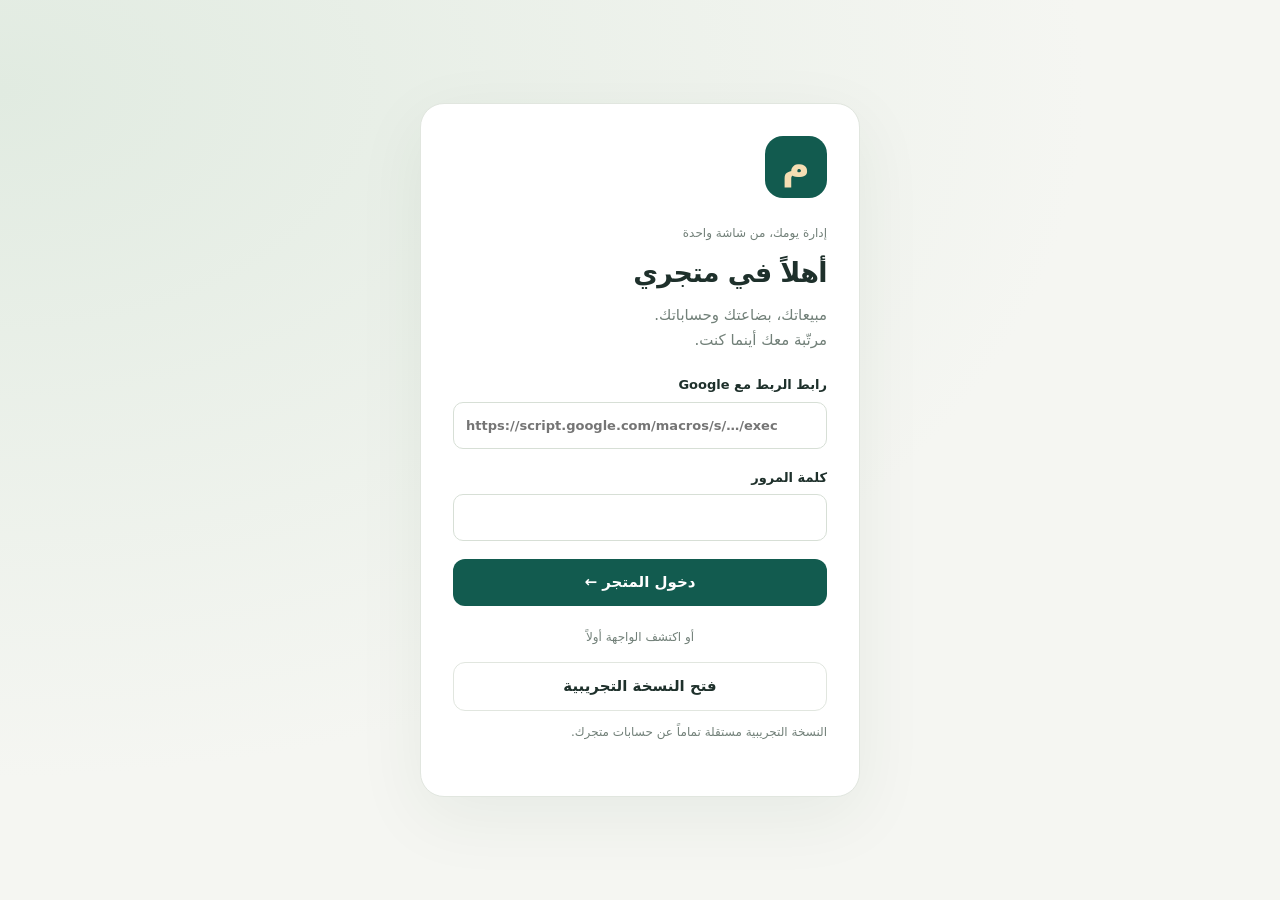
==== index.html @ 7074693b "Add files via upload" ====
<!doctype html>
<html lang="ar" dir="rtl"><head>
<meta charset="utf-8"><meta name="viewport" content="width=device-width,initial-scale=1,viewport-fit=cover">
<meta name="theme-color" content="#125b4f"><meta name="referrer" content="no-referrer">
<title>متجري | إدارة السوبر ماركت</title>
<link rel="icon" href="icon.svg" type="image/svg+xml"><link rel="manifest" href="manifest.webmanifest"><link rel="stylesheet" href="style.css">
<script src="config.js" defer></script><script src="engine.js" defer></script><script src="app.js" defer></script>
</head><body>
<section id="gate" class="gate"><div class="login-card"><div class="brand-mark">م</div><span class="eyebrow">إدارة يومك، من شاشة واحدة</span><h1>أهلاً في متجري</h1><p>مبيعاتك، بضاعتك وحساباتك.<br>مرتّبة معك أينما كنت.</p>
<form id="login-form"><label>رابط الربط مع Google <input id="script-url" type="url" dir="ltr" placeholder="https://script.google.com/macros/s/…/exec" required></label><label>كلمة المرور<input id="password" type="password" autocomplete="current-password" required minlength="16"></label><button class="primary full" id="login-btn">دخول المتجر ←</button></form>
<div class="divider">أو اكتشف الواجهة أولاً</div><button id="demo-btn" class="secondary full">فتح النسخة التجريبية</button><p class="fine">النسخة التجريبية مستقلة تماماً عن حسابات متجرك.</p><p id="login-status" role="status"></p></div></section>
<div id="shell" hidden><aside class="sidebar"><a href="#home" class="brand"><span class="brand-mark small">م</span><span>متجري<small>نظام السوبر ماركت</small></span></a><nav id="desktop-nav"></nav><div class="side-foot"><span class="currency">ل.س</span> العملة: ليرة سورية<small>مساحة عمل مبسطة لمتجرك</small></div></aside>
<div class="workspace"><header class="topbar"><div><span class="eyebrow" id="today"></span><h1 id="page-title">نظرة عامة</h1></div><div class="header-actions"><span id="connection" class="badge">متصل</span><button id="refresh-btn" class="icon-btn" title="تحديث البيانات" aria-label="تحديث البيانات">↻</button></div></header><div id="demo-banner" class="notice" hidden>وضع تجريبي · البيانات على هذا الجهاز فقط، ولا تسجّل في Google Sheets.</div><div id="pending-banner" class="notice" hidden></div><main id="main"></main></div><nav id="mobile-nav" class="mobile-nav"></nav></div>
<dialog id="modal"><div class="dialog-head"><h2 id="modal-title"></h2><button class="icon-btn" id="close-modal" aria-label="إغلاق">×</button></div><div id="modal-body"></div></dialog>
<dialog id="scanner-modal"><div class="dialog-head"><h2>وجّه الكاميرا إلى الباركود</h2><button class="icon-btn" id="close-scanner" aria-label="إغلاق الكاميرا">×</button></div><div id="reader"></div><p class="muted">أبعد الهاتف قليلاً وتأكد من وضوح الأشرطة والإضاءة.</p><label class="secondary file-label">أو اختر صورة الباركود<input id="barcode-file" type="file" accept="image/*" hidden></label><p id="scanner-status" role="status"></p></dialog>
<div id="toast" role="status" aria-live="polite"></div><div id="print-area"></div>
</body></html>
---- style.css ----
@font-face{font-family:systemArabic;src:local('Tahoma')}*{box-sizing:border-box} :root{--green:#125b4f;--ink:#1e302b;--muted:#728079;--line:#e1e6df;--bg:#f5f6f2;--gold:#e4be73;--pale:#eaf2eb;--red:#ac433b}body{margin:0;background:var(--bg);color:var(--ink);font:15px system-ui,systemArabic,Arial,sans-serif;line-height:1.65}button,input,select,textarea{font:inherit}button,a,input,select{touch-action:manipulation}button{cursor:pointer;border:0;border-radius:12px;padding:11px 19px;min-height:46px;font-weight:650;color:inherit;background:#eef1eb}button:disabled{opacity:.5;cursor:wait}button:hover{filter:brightness(.97)}a{color:inherit;text-decoration:none}h1,h2,h3,p{margin:0}h1{font-size:27px;letter-spacing:-.6px}h2{font-size:20px}h3{font-size:16px}small{display:block}label{display:block;font-weight:600;font-size:13px}input,select,textarea{width:100%;border:1px solid #d7dfd6;background:white;border-radius:10px;min-height:47px;padding:10px 12px;margin-top:6px;color:var(--ink);min-width:0}input:focus,select:focus,textarea:focus{outline:2px solid #87b4a5;outline-offset:1px}textarea{resize:vertical}input[type=number]{direction:ltr;text-align:right}input[type=checkbox]{width:auto;min-height:0}table{width:100%;border-collapse:collapse;white-space:nowrap;text-align:right}th{font-size:12px;color:var(--muted);background:#fafbf8;font-weight:600}td,th{padding:13px 16px;border-bottom:1px solid #edf0e9}td{font-size:14px}tbody tr:last-child td{border:0}.primary{background:var(--green);color:white}.secondary{background:white;border:1px solid var(--line)}.danger{color:var(--red);background:#faeeeb}.full{width:100%}.muted,.fine{color:var(--muted)}.fine{font-size:12px}.eyebrow{color:var(--muted);font-size:12px}.brand-mark{width:62px;height:62px;background:var(--green);color:#f6deb3;font-size:38px;line-height:58px;text-align:center;border-radius:18px;font-weight:800;display:inline-block}.brand-mark.small{width:44px;height:44px;line-height:41px;font-size:29px;border-radius:13px}.gate{min-height:100dvh;display:grid;place-items:center;background:radial-gradient(ellipse at 0 10%,#e1ebe1,transparent 60%),var(--bg);padding:24px}.login-card{width:100%;max-width:440px;background:white;padding:32px;border-radius:24px;border:1px solid var(--line);box-shadow:0 20px 70px #143b2310}.login-card>.brand-mark{display:block;margin-bottom:22px}.login-card h1{margin:7px 0}.login-card p{color:var(--muted);margin-bottom:22px}.login-card label{margin:18px 0}.divider{text-align:center;color:var(--muted);font-size:12px;margin:22px 0 14px}.login-card .fine{margin-top:12px;margin-bottom:0}.sidebar{width:230px;position:fixed;right:0;top:0;bottom:0;padding:32px 20px;border-left:1px solid var(--line);background:#fff;display:flex;flex-direction:column}.brand{display:flex;align-items:center;gap:11px;font-weight:800;font-size:24px;margin-bottom:42px}.brand small{font-weight:400;font-size:11px;color:var(--muted)}nav a{display:flex;align-items:center;gap:12px;padding:13px 16px;margin-bottom:7px;border-radius:12px;color:#69766f;font-size:14px;font-weight:600}nav a.active{background:var(--pale);color:var(--green)}nav a span:first-child{font-size:19px;width:25px;text-align:center}.side-foot{margin-top:auto;border-top:1px solid var(--line);padding-top:24px;font-size:12px;color:var(--muted)}.side-foot small{margin-top:12px;font-size:11px}.currency{background:var(--pale);color:var(--green);padding:5px 8px;border-radius:6px;margin-left:4px}.workspace{margin-right:230px;padding:32px 42px 50px;max-width:1680px}.topbar{display:flex;align-items:center;justify-content:space-between;margin-bottom:28px}.header-actions{display:flex;align-items:center;gap:10px}.icon-btn{padding:8px 12px;background:white;border:1px solid var(--line);font-size:21px;line-height:1;min-width:44px}.badge{border-radius:30px;padding:5px 11px;background:var(--pale);color:var(--green);font-size:11px;white-space:nowrap}.badge.warn{background:#fbf0d9;color:#886426}.badge.red{background:#faeeeb;color:var(--red)}.notice{padding:11px 16px;border:1px solid #e4cf9e;background:#fff6e2;border-radius:12px;font-size:13px;margin-bottom:18px}.notice button{min-height:35px;padding:4px 12px;margin-right:12px}.hero{background:var(--green);border-radius:20px;color:#fff;padding:28px 32px;display:flex;justify-content:space-between;align-items:center;gap:20px;margin-bottom:24px;position:relative;overflow:hidden}.hero small{color:#c0d9d0;font-size:13px}.hero .amount{font-size:40px;font-weight:750;line-height:1.4;margin:8px 0;letter-spacing:-1px;font-variant-numeric:tabular-nums}.hero .amount span{font-size:15px;font-weight:400;color:#d1e1d8}.hero .primary{background:#f1d39b;color:#264035}.hero p{font-size:12px;color:#c0d9d0}.hero-actions{display:flex;flex-direction:column;gap:10px;min-width:155px}.hero .secondary{color:#fff;background:#ffffff12;border-color:#ffffff35}.grid{display:grid;gap:18px}.stats{grid-template-columns:repeat(3,1fr);margin-bottom:26px}.card{background:#fff;border:1px solid var(--line);border-radius:16px;padding:22px}.stat-top{display:flex;justify-content:space-between;align-items:center;color:var(--muted);font-size:12px}.stat-icon{width:34px;height:34px;background:#f0f4ee;border-radius:10px;text-align:center;line-height:34px;color:var(--green);font-size:19px}.stat-value{font-size:27px;font-weight:750;margin:8px 0 2px;font-variant-numeric:tabular-nums}.stat-value small{display:inline;font-size:12px;color:var(--muted);font-weight:400}.two-col{grid-template-columns:minmax(0,1.8fr) minmax(260px,1fr)}.section-head{display:flex;align-items:center;justify-content:space-between;gap:12px;margin-bottom:18px}.section-head .muted{font-size:12px}.section-head a{color:var(--green);font-size:12px}.table-card{padding:0;overflow:hidden}.table-card>.section-head{padding:20px 22px 0}.table-wrap{overflow-x:auto}.table-wrap button{min-height:34px;padding:4px 9px;font-size:12px}.list-row{display:flex;justify-content:space-between;align-items:center;padding:13px 0;border-bottom:1px solid #edf0e9;gap:10px}.list-row:last-child{border:0}.list-row small{font-size:12px;color:var(--muted)}.row-icon{background:#f4f1e8;color:#8c7748;min-width:39px;height:39px;border-radius:11px;display:grid;place-items:center}.list-name{flex:1}.quick-actions{display:grid;grid-template-columns:repeat(4,1fr);gap:12px;margin-bottom:26px}.quick-actions button{background:white;border:1px solid var(--line);padding:18px 8px;font-size:13px}.quick-actions span{display:block;font-size:23px;color:var(--green);margin-bottom:5px}.toolbar{display:flex;gap:12px;align-items:center;margin-bottom:20px;flex-wrap:wrap}.toolbar input{margin:0;flex:1;min-width:170px}.toolbar select{margin:0;width:auto}.empty{padding:35px 22px;text-align:center;color:var(--muted)}.form-grid{display:grid;grid-template-columns:1fr 1fr;gap:16px}.form-grid .wide{grid-column:1/-1}.form-actions{display:flex;justify-content:flex-end;gap:10px;margin-top:24px}.hint{font-size:12px;color:var(--muted);margin:10px 0}.inline{display:flex;gap:8px;align-items:end}.inline input{flex:1}.inline button{flex-shrink:0}.invoice-layout{display:grid;grid-template-columns:minmax(0,1.6fr) minmax(270px,1fr);gap:22px;align-items:start}.invoice-summary{position:sticky;top:20px}.totals-row{display:flex;justify-content:space-between;padding:12px 0;border-bottom:1px solid var(--line)}.totals-row.big{font-weight:750;font-size:24px}.invoice-summary label{margin:15px 0}.cart-row{display:grid;grid-template-columns:minmax(90px,1fr) 75px 100px 35px;gap:10px;padding:16px 0;border-bottom:1px solid var(--line);align-items:center}.cart-row input{margin:0;padding:8px;font-size:14px}.cart-row label{font-size:10px;color:var(--muted)}.cart-row button{padding:0;min-width:32px;min-height:36px;color:var(--red)}.cart-row small{font-size:11px;color:var(--muted)}.results button{width:100%;display:flex;justify-content:space-between;text-align:right;margin-top:8px;background:#f6f8f3}.product-name{white-space:normal;min-width:120px}.balance-pos{color:var(--green)}.balance-neg{color:var(--red)}.report-filter{display:flex;gap:12px;align-items:end;flex-wrap:wrap;margin-bottom:20px}.report-filter label{flex:1;min-width:140px}.report-summary{display:flex;gap:20px;justify-content:space-between;background:var(--pale);border-radius:12px;padding:18px;margin-bottom:20px}.report-summary strong{font-size:22px;display:block}.settings-list .card{margin-bottom:18px}.mobile-nav{display:none}dialog{width:calc(100% - 32px);max-width:620px;max-height:90dvh;border:1px solid var(--line);border-radius:20px;padding:24px;color:var(--ink)}dialog::backdrop{background:#10282077;backdrop-filter:blur(3px)}.dialog-head{display:flex;justify-content:space-between;align-items:center;margin-bottom:22px}.dialog-head .icon-btn{border:0}#scanner-modal{max-width:490px}#reader{min-height:180px;background:#f0f2ed;border-radius:12px;overflow:hidden}#reader video{width:100%}.file-label{display:block;text-align:center;padding:12px;cursor:pointer;margin-top:16px}.error-text{color:var(--red);font-size:13px;margin-top:12px}#toast{position:fixed;bottom:30px;left:50%;transform:translateX(-50%);background:#193d33;color:white;border-radius:12px;padding:13px 22px;z-index:200;box-shadow:0 8px 35px #0002;max-width:90vw;width:max-content;display:none}#toast.error{background:#8a362f}#print-area{display:none}[hidden]{display:none!important}.pill-tabs{display:flex;gap:8px;margin-bottom:22px}.pill-tabs button{flex:1;background:white;border:1px solid var(--line)}.pill-tabs .active{background:var(--green);color:white}.warning-text{color:#996421}.stack{display:grid;gap:18px}
@media(min-width:1500px){.workspace{padding:40px 64px}}@media(max-width:1100px){.sidebar{width:190px;padding:26px 14px}.workspace{margin-right:190px;padding:26px}.two-col{grid-template-columns:1fr}.invoice-layout{grid-template-columns:1fr 300px}.cart-row{grid-template-columns:minmax(70px,1fr) 65px 85px 30px}}
@media(max-width:760px){body{font-size:14px}.sidebar{display:none}.workspace{margin:0;padding:22px 16px 100px}.topbar{margin-bottom:20px}h1{font-size:24px}.header-actions{gap:7px}.hero{padding:22px;gap:10px;align-items:flex-start}.hero .amount{font-size:31px}.hero-actions{min-width:auto}.hero-actions button{padding:10px 12px;font-size:12px}.hero p{max-width:170px;font-size:11px}.stats{gap:10px;grid-template-columns:repeat(3,minmax(0,1fr));margin-bottom:20px}.stats .card{padding:13px 10px}.stat-top{font-size:10px}.stat-icon{display:none}.stat-value{font-size:20px;overflow-wrap:anywhere}.stat-value small{display:block;font-size:10px}.stats .fine{font-size:9px}.quick-actions{gap:8px;margin-bottom:22px}.quick-actions button{padding:12px 3px;font-size:11px}.quick-actions span{font-size:21px}.card{padding:18px}.table-card{padding:0}.two-col{gap:18px}.mobile-nav{display:flex;position:fixed;bottom:0;right:0;left:0;z-index:20;background:#fffefb;border-top:1px solid var(--line);justify-content:space-around;padding:7px 4px calc(7px + env(safe-area-inset-bottom));box-shadow:0 -5px 22px #20372005}.mobile-nav a{display:flex;flex:1;flex-direction:column;gap:2px;margin:0;padding:5px 1px;font-size:10px;border-radius:10px}.mobile-nav a span:first-child{font-size:21px;line-height:25px}.invoice-layout{grid-template-columns:1fr;gap:16px}.invoice-summary{position:static}.cart-row{grid-template-columns:minmax(90px,1fr) 66px 87px 28px;gap:7px}.form-grid{gap:12px}.toolbar{gap:8px}.toolbar button{padding:10px 12px}.report-summary{gap:8px;padding:13px}.report-summary strong{font-size:19px}.report-summary small{font-size:10px}dialog{padding:18px;width:calc(100% - 20px)}#toast{bottom:90px}.login-card{padding:26px}.table-wrap th,.table-wrap td{padding:12px}.section-head{gap:8px}.section-head h2{font-size:18px}.notice{font-size:11px}.report-filter label{min-width:120px}.form-actions button{flex:1}}
@media print{body>*{display:none!important}#print-area{display:block!important;background:white;color:#000;font-size:12px;direction:rtl}#print-area h1{font-size:22px}#print-area h2{margin:10px 0}#print-area table{white-space:normal}#print-area td,#print-area th{padding:7px;border-bottom:1px solid #ccc;font-size:11px}#print-area .print-head{margin-bottom:20px}#print-area .totals-row{max-width:420px}#print-area .muted{color:#444}#print-area tr{break-inside:avoid}@page{size:A4;margin:15mm}}

@media(max-width:760px){.hero .amount{white-space:nowrap;font-family:Arial,sans-serif;font-size:29px}.hero .amount span{display:block;font-size:11px;line-height:1.8;letter-spacing:0}.stats{grid-template-columns:repeat(2,minmax(0,1fr))}.stats .card:first-child{grid-column:1/-1}.stat-value{white-space:nowrap;overflow-wrap:normal;font-family:Arial,sans-serif;font-size:23px}.stats .card:first-child .stat-top{font-size:12px}.stats .fine{font-size:10px}.stats .card{padding:14px}}

@media(max-width:760px){.hero{flex-direction:column}.hero-actions{flex-direction:row;width:100%}.hero-actions button{flex:1}.hero .amount{font-size:28px}.stat-value{font-size:var(--money-size,23px)}}
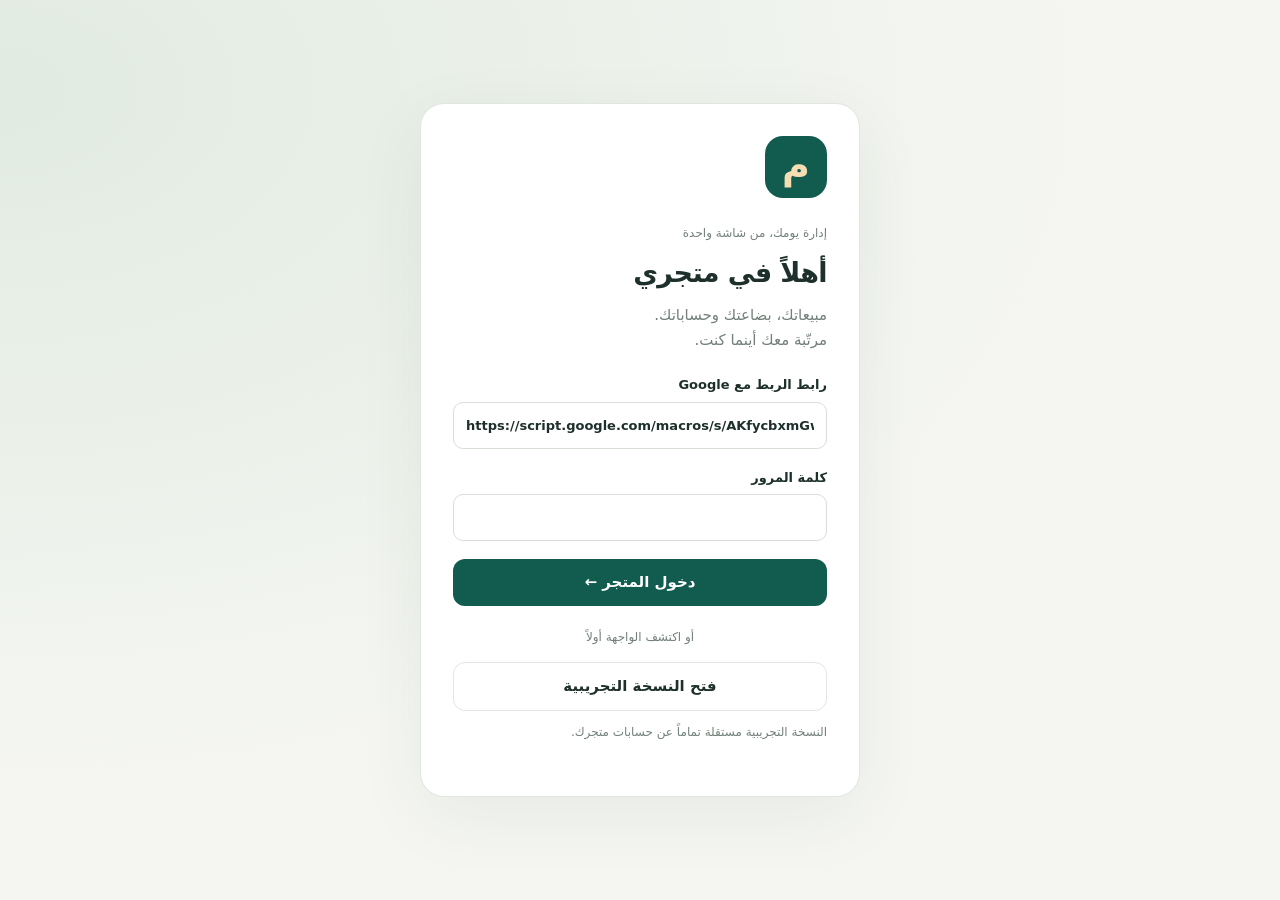
==== commit 841900ad: "Refresh the deployment configuration cache" ====
--- a/index.html
+++ b/index.html
@@ -4,7 +4,7 @@
 <meta name="theme-color" content="#125b4f"><meta name="referrer" content="no-referrer">
 <title>متجري | إدارة السوبر ماركت</title>
 <link rel="icon" href="icon.svg" type="image/svg+xml"><link rel="manifest" href="manifest.webmanifest"><link rel="stylesheet" href="style.css">
-<script src="config.js" defer></script><script src="engine.js" defer></script><script src="app.js" defer></script>
+<script src="config.js?v=d154b797" defer></script><script src="engine.js" defer></script><script src="app.js" defer></script>
 </head><body>
 <section id="gate" class="gate"><div class="login-card"><div class="brand-mark">م</div><span class="eyebrow">إدارة يومك، من شاشة واحدة</span><h1>أهلاً في متجري</h1><p>مبيعاتك، بضاعتك وحساباتك.<br>مرتّبة معك أينما كنت.</p>
 <form id="login-form"><label>رابط الربط مع Google <input id="script-url" type="url" dir="ltr" placeholder="https://script.google.com/macros/s/…/exec" required></label><label>كلمة المرور<input id="password" type="password" autocomplete="current-password" required minlength="16"></label><button class="primary full" id="login-btn">دخول المتجر ←</button></form>
--- a/style.css
+++ b/style.css
@@ -1,4 +1,4 @@
-@font-face{font-family:systemArabic;src:local('Tahoma')}*{box-sizing:border-box} :root{--green:#125b4f;--ink:#1e302b;--muted:#728079;--line:#e1e6df;--bg:#f5f6f2;--gold:#e4be73;--pale:#eaf2eb;--red:#ac433b}body{margin:0;background:var(--bg);color:var(--ink);font:15px system-ui,systemArabic,Arial,sans-serif;line-height:1.65}button,input,select,textarea{font:inherit}button,a,input,select{touch-action:manipulation}button{cursor:pointer;border:0;border-radius:12px;padding:11px 19px;min-height:46px;font-weight:650;color:inherit;background:#eef1eb}button:disabled{opacity:.5;cursor:wait}button:hover{filter:brightness(.97)}a{color:inherit;text-decoration:none}h1,h2,h3,p{margin:0}h1{font-size:27px;letter-spacing:-.6px}h2{font-size:20px}h3{font-size:16px}small{display:block}label{display:block;font-weight:600;font-size:13px}input,select,textarea{width:100%;border:1px solid #d7dfd6;background:white;border-radius:10px;min-height:47px;padding:10px 12px;margin-top:6px;color:var(--ink);min-width:0}input:focus,select:focus,textarea:focus{outline:2px solid #87b4a5;outline-offset:1px}textarea{resize:vertical}input[type=number]{direction:ltr;text-align:right}input[type=checkbox]{width:auto;min-height:0}table{width:100%;border-collapse:collapse;white-space:nowrap;text-align:right}th{font-size:12px;color:var(--muted);background:#fafbf8;font-weight:600}td,th{padding:13px 16px;border-bottom:1px solid #edf0e9}td{font-size:14px}tbody tr:last-child td{border:0}.primary{background:var(--green);color:white}.secondary{background:white;border:1px solid var(--line)}.danger{color:var(--red);background:#faeeeb}.full{width:100%}.muted,.fine{color:var(--muted)}.fine{font-size:12px}.eyebrow{color:var(--muted);font-size:12px}.brand-mark{width:62px;height:62px;background:var(--green);color:#f6deb3;font-size:38px;line-height:58px;text-align:center;border-radius:18px;font-weight:800;display:inline-block}.brand-mark.small{width:44px;height:44px;line-height:41px;font-size:29px;border-radius:13px}.gate{min-height:100dvh;display:grid;place-items:center;background:radial-gradient(ellipse at 0 10%,#e1ebe1,transparent 60%),var(--bg);padding:24px}.login-card{width:100%;max-width:440px;background:white;padding:32px;border-radius:24px;border:1px solid var(--line);box-shadow:0 20px 70px #143b2310}.login-card>.brand-mark{display:block;margin-bottom:22px}.login-card h1{margin:7px 0}.login-card p{color:var(--muted);margin-bottom:22px}.login-card label{margin:18px 0}.divider{text-align:center;color:var(--muted);font-size:12px;margin:22px 0 14px}.login-card .fine{margin-top:12px;margin-bottom:0}.sidebar{width:230px;position:fixed;right:0;top:0;bottom:0;padding:32px 20px;border-left:1px solid var(--line);background:#fff;display:flex;flex-direction:column}.brand{display:flex;align-items:center;gap:11px;font-weight:800;font-size:24px;margin-bottom:42px}.brand small{font-weight:400;font-size:11px;color:var(--muted)}nav a{display:flex;align-items:center;gap:12px;padding:13px 16px;margin-bottom:7px;border-radius:12px;color:#69766f;font-size:14px;font-weight:600}nav a.active{background:var(--pale);color:var(--green)}nav a span:first-child{font-size:19px;width:25px;text-align:center}.side-foot{margin-top:auto;border-top:1px solid var(--line);padding-top:24px;font-size:12px;color:var(--muted)}.side-foot small{margin-top:12px;font-size:11px}.currency{background:var(--pale);color:var(--green);padding:5px 8px;border-radius:6px;margin-left:4px}.workspace{margin-right:230px;padding:32px 42px 50px;max-width:1680px}.topbar{display:flex;align-items:center;justify-content:space-between;margin-bottom:28px}.header-actions{display:flex;align-items:center;gap:10px}.icon-btn{padding:8px 12px;background:white;border:1px solid var(--line);font-size:21px;line-height:1;min-width:44px}.badge{border-radius:30px;padding:5px 11px;background:var(--pale);color:var(--green);font-size:11px;white-space:nowrap}.badge.warn{background:#fbf0d9;color:#886426}.badge.red{background:#faeeeb;color:var(--red)}.notice{padding:11px 16px;border:1px solid #e4cf9e;background:#fff6e2;border-radius:12px;font-size:13px;margin-bottom:18px}.notice button{min-height:35px;padding:4px 12px;margin-right:12px}.hero{background:var(--green);border-radius:20px;color:#fff;padding:28px 32px;display:flex;justify-content:space-between;align-items:center;gap:20px;margin-bottom:24px;position:relative;overflow:hidden}.hero small{color:#c0d9d0;font-size:13px}.hero .amount{font-size:40px;font-weight:750;line-height:1.4;margin:8px 0;letter-spacing:-1px;font-variant-numeric:tabular-nums}.hero .amount span{font-size:15px;font-weight:400;color:#d1e1d8}.hero .primary{background:#f1d39b;color:#264035}.hero p{font-size:12px;color:#c0d9d0}.hero-actions{display:flex;flex-direction:column;gap:10px;min-width:155px}.hero .secondary{color:#fff;background:#ffffff12;border-color:#ffffff35}.grid{display:grid;gap:18px}.stats{grid-template-columns:repeat(3,1fr);margin-bottom:26px}.card{background:#fff;border:1px solid var(--line);border-radius:16px;padding:22px}.stat-top{display:flex;justify-content:space-between;align-items:center;color:var(--muted);font-size:12px}.stat-icon{width:34px;height:34px;background:#f0f4ee;border-radius:10px;text-align:center;line-height:34px;color:var(--green);font-size:19px}.stat-value{font-size:27px;font-weight:750;margin:8px 0 2px;font-variant-numeric:tabular-nums}.stat-value small{display:inline;font-size:12px;color:var(--muted);font-weight:400}.two-col{grid-template-columns:minmax(0,1.8fr) minmax(260px,1fr)}.section-head{display:flex;align-items:center;justify-content:space-between;gap:12px;margin-bottom:18px}.section-head .muted{font-size:12px}.section-head a{color:var(--green);font-size:12px}.table-card{padding:0;overflow:hidden}.table-card>.section-head{padding:20px 22px 0}.table-wrap{overflow-x:auto}.table-wrap button{min-height:34px;padding:4px 9px;font-size:12px}.list-row{display:flex;justify-content:space-between;align-items:center;padding:13px 0;border-bottom:1px solid #edf0e9;gap:10px}.list-row:last-child{border:0}.list-row small{font-size:12px;color:var(--muted)}.row-icon{background:#f4f1e8;color:#8c7748;min-width:39px;height:39px;border-radius:11px;display:grid;place-items:center}.list-name{flex:1}.quick-actions{display:grid;grid-template-columns:repeat(4,1fr);gap:12px;margin-bottom:26px}.quick-actions button{background:white;border:1px solid var(--line);padding:18px 8px;font-size:13px}.quick-actions span{display:block;font-size:23px;color:var(--green);margin-bottom:5px}.toolbar{display:flex;gap:12px;align-items:center;margin-bottom:20px;flex-wrap:wrap}.toolbar input{margin:0;flex:1;min-width:170px}.toolbar select{margin:0;width:auto}.empty{padding:35px 22px;text-align:center;color:var(--muted)}.form-grid{display:grid;grid-template-columns:1fr 1fr;gap:16px}.form-grid .wide{grid-column:1/-1}.form-actions{display:flex;justify-content:flex-end;gap:10px;margin-top:24px}.hint{font-size:12px;color:var(--muted);margin:10px 0}.inline{display:flex;gap:8px;align-items:end}.inline input{flex:1}.inline button{flex-shrink:0}.invoice-layout{display:grid;grid-template-columns:minmax(0,1.6fr) minmax(270px,1fr);gap:22px;align-items:start}.invoice-summary{position:sticky;top:20px}.totals-row{display:flex;justify-content:space-between;padding:12px 0;border-bottom:1px solid var(--line)}.totals-row.big{font-weight:750;font-size:24px}.invoice-summary label{margin:15px 0}.cart-row{display:grid;grid-template-columns:minmax(90px,1fr) 75px 100px 35px;gap:10px;padding:16px 0;border-bottom:1px solid var(--line);align-items:center}.cart-row input{margin:0;padding:8px;font-size:14px}.cart-row label{font-size:10px;color:var(--muted)}.cart-row button{padding:0;min-width:32px;min-height:36px;color:var(--red)}.cart-row small{font-size:11px;color:var(--muted)}.results button{width:100%;display:flex;justify-content:space-between;text-align:right;margin-top:8px;background:#f6f8f3}.product-name{white-space:normal;min-width:120px}.balance-pos{color:var(--green)}.balance-neg{color:var(--red)}.report-filter{display:flex;gap:12px;align-items:end;flex-wrap:wrap;margin-bottom:20px}.report-filter label{flex:1;min-width:140px}.report-summary{display:flex;gap:20px;justify-content:space-between;background:var(--pale);border-radius:12px;padding:18px;margin-bottom:20px}.report-summary strong{font-size:22px;display:block}.settings-list .card{margin-bottom:18px}.mobile-nav{display:none}dialog{width:calc(100% - 32px);max-width:620px;max-height:90dvh;border:1px solid var(--line);border-radius:20px;padding:24px;color:var(--ink)}dialog::backdrop{background:#10282077;backdrop-filter:blur(3px)}.dialog-head{display:flex;justify-content:space-between;align-items:center;margin-bottom:22px}.dialog-head .icon-btn{border:0}#scanner-modal{max-width:490px}#reader{min-height:180px;background:#f0f2ed;border-radius:12px;overflow:hidden}#reader video{width:100%}.file-label{display:block;text-align:center;padding:12px;cursor:pointer;margin-top:16px}.error-text{color:var(--red);font-size:13px;margin-top:12px}#toast{position:fixed;bottom:30px;left:50%;transform:translateX(-50%);background:#193d33;color:white;border-radius:12px;padding:13px 22px;z-index:200;box-shadow:0 8px 35px #0002;max-width:90vw;width:max-content;display:none}#toast.error{background:#8a362f}#print-area{display:none}[hidden]{display:none!important}.pill-tabs{display:flex;gap:8px;margin-bottom:22px}.pill-tabs button{flex:1;background:white;border:1px solid var(--line)}.pill-tabs .active{background:var(--green);color:white}.warning-text{color:#996421}.stack{display:grid;gap:18px}
+@font-face{font-family:systemArabic;src:local('Tahoma')}*{box-sizing:border-box} :root{--green:#125b4f;--ink:#1e302b;--muted:#728079;--line:#e1e6df;--bg:#f5f6f2;--gold:#e4be73;--pale:#eaf2eb;--red:#ac433b}body{margin:0;background:var(--bg);color:var(--ink);font:15px system-ui,systemArabic,Arial,sans-serif;line-height:1.65}button,input,select,textarea{font:inherit}button,a,input,select{touch-action:manipulation}button{cursor:pointer;border:0;border-radius:12px;padding:11px 19px;min-height:46px;font-weight:650;color:inherit;background:#eef1eb}button:disabled{opacity:.5;cursor:wait}button:hover{filter:brightness(.97)}a{color:inherit;text-decoration:none}h1,h2,h3,p{margin:0}h1{font-size:27px;letter-spacing:-.6px}h2{font-size:20px}h3{font-size:16px}small{display:block}label{display:block;font-weight:600;font-size:13px}input,select,textarea{width:100%;border:1px solid #d7dfd6;background:white;border-radius:10px;min-height:47px;padding:10px 12px;margin-top:6px;color:var(--ink);min-width:0}input:focus,select:focus,textarea:focus{outline:2px solid #87b4a5;outline-offset:1px}textarea{resize:vertical}input[type=number],input[data-numeric]{direction:ltr;text-align:right}input[type=checkbox]{width:auto;min-height:0}table{width:100%;border-collapse:collapse;white-space:nowrap;text-align:right}th{font-size:12px;color:var(--muted);background:#fafbf8;font-weight:600}td,th{padding:13px 16px;border-bottom:1px solid #edf0e9}td{font-size:14px}tbody tr:last-child td{border:0}.primary{background:var(--green);color:white}.secondary{background:white;border:1px solid var(--line)}.danger{color:var(--red);background:#faeeeb}.full{width:100%}.muted,.fine{color:var(--muted)}.fine{font-size:12px}.eyebrow{color:var(--muted);font-size:12px}.brand-mark{width:62px;height:62px;background:var(--green);color:#f6deb3;font-size:38px;line-height:58px;text-align:center;border-radius:18px;font-weight:800;display:inline-block}.brand-mark.small{width:44px;height:44px;line-height:41px;font-size:29px;border-radius:13px}.gate{min-height:100dvh;display:grid;place-items:center;background:radial-gradient(ellipse at 0 10%,#e1ebe1,transparent 60%),var(--bg);padding:24px}.login-card{width:100%;max-width:440px;background:white;padding:32px;border-radius:24px;border:1px solid var(--line);box-shadow:0 20px 70px #143b2310}.login-card>.brand-mark{display:block;margin-bottom:22px}.login-card h1{margin:7px 0}.login-card p{color:var(--muted);margin-bottom:22px}.login-card label{margin:18px 0}.divider{text-align:center;color:var(--muted);font-size:12px;margin:22px 0 14px}.login-card .fine{margin-top:12px;margin-bottom:0}.sidebar{width:230px;position:fixed;right:0;top:0;bottom:0;padding:32px 20px;border-left:1px solid var(--line);background:#fff;display:flex;flex-direction:column}.brand{display:flex;align-items:center;gap:11px;font-weight:800;font-size:24px;margin-bottom:42px}.brand small{font-weight:400;font-size:11px;color:var(--muted)}nav a{display:flex;align-items:center;gap:12px;padding:13px 16px;margin-bottom:7px;border-radius:12px;color:#69766f;font-size:14px;font-weight:600}nav a.active{background:var(--pale);color:var(--green)}nav a span:first-child{font-size:19px;width:25px;text-align:center}.side-foot{margin-top:auto;border-top:1px solid var(--line);padding-top:24px;font-size:12px;color:var(--muted)}.side-foot small{margin-top:12px;font-size:11px}.currency{background:var(--pale);color:var(--green);padding:5px 8px;border-radius:6px;margin-left:4px}.workspace{margin-right:230px;padding:32px 42px 50px;max-width:1680px}.topbar{display:flex;align-items:center;justify-content:space-between;margin-bottom:28px}.header-actions{display:flex;align-items:center;gap:10px}.icon-btn{padding:8px 12px;background:white;border:1px solid var(--line);font-size:21px;line-height:1;min-width:44px}.badge{border-radius:30px;padding:5px 11px;background:var(--pale);color:var(--green);font-size:11px;white-space:nowrap}.badge.warn{background:#fbf0d9;color:#886426}.badge.red{background:#faeeeb;color:var(--red)}.notice{padding:11px 16px;border:1px solid #e4cf9e;background:#fff6e2;border-radius:12px;font-size:13px;margin-bottom:18px}.notice button{min-height:35px;padding:4px 12px;margin-right:12px}.hero{background:var(--green);border-radius:20px;color:#fff;padding:28px 32px;display:flex;justify-content:space-between;align-items:center;gap:20px;margin-bottom:24px;position:relative;overflow:hidden}.hero small{color:#c0d9d0;font-size:13px}.hero .amount{font-size:40px;font-weight:750;line-height:1.4;margin:8px 0;letter-spacing:-1px;font-variant-numeric:tabular-nums}.hero .amount span{font-size:15px;font-weight:400;color:#d1e1d8}.hero .primary{background:#f1d39b;color:#264035}.hero p{font-size:12px;color:#c0d9d0}.hero-actions{display:flex;flex-direction:column;gap:10px;min-width:155px}.hero .secondary{color:#fff;background:#ffffff12;border-color:#ffffff35}.grid{display:grid;gap:18px}.stats{grid-template-columns:repeat(3,1fr);margin-bottom:26px}.card{background:#fff;border:1px solid var(--line);border-radius:16px;padding:22px}.stat-top{display:flex;justify-content:space-between;align-items:center;color:var(--muted);font-size:12px}.stat-icon{width:34px;height:34px;background:#f0f4ee;border-radius:10px;text-align:center;line-height:34px;color:var(--green);font-size:19px}.stat-value{font-size:27px;font-weight:750;margin:8px 0 2px;font-variant-numeric:tabular-nums}.stat-value small{display:inline;font-size:12px;color:var(--muted);font-weight:400}.two-col{grid-template-columns:minmax(0,1.8fr) minmax(260px,1fr)}.section-head{display:flex;align-items:center;justify-content:space-between;gap:12px;margin-bottom:18px}.section-head .muted{font-size:12px}.section-head a{color:var(--green);font-size:12px}.table-card{padding:0;overflow:hidden}.table-card>.section-head{padding:20px 22px 0}.table-wrap{overflow-x:auto}.table-wrap button{min-height:34px;padding:4px 9px;font-size:12px}.list-row{display:flex;justify-content:space-between;align-items:center;padding:13px 0;border-bottom:1px solid #edf0e9;gap:10px}.list-row:last-child{border:0}.list-row small{font-size:12px;color:var(--muted)}.row-icon{background:#f4f1e8;color:#8c7748;min-width:39px;height:39px;border-radius:11px;display:grid;place-items:center}.list-name{flex:1}.quick-actions{display:grid;grid-template-columns:repeat(4,1fr);gap:12px;margin-bottom:26px}.quick-actions button{background:white;border:1px solid var(--line);padding:18px 8px;font-size:13px}.quick-actions span{display:block;font-size:23px;color:var(--green);margin-bottom:5px}.toolbar{display:flex;gap:12px;align-items:center;margin-bottom:20px;flex-wrap:wrap}.toolbar input{margin:0;flex:1;min-width:170px}.toolbar select{margin:0;width:auto}.empty{padding:35px 22px;text-align:center;color:var(--muted)}.form-grid{display:grid;grid-template-columns:1fr 1fr;gap:16px}.form-grid .wide{grid-column:1/-1}.form-actions{display:flex;justify-content:flex-end;gap:10px;margin-top:24px}.hint{font-size:12px;color:var(--muted);margin:10px 0}.inline{display:flex;gap:8px;align-items:end}.inline input{flex:1}.inline button{flex-shrink:0}.invoice-layout{display:grid;grid-template-columns:minmax(0,1.6fr) minmax(270px,1fr);gap:22px;align-items:start}.invoice-summary{position:sticky;top:20px}.totals-row{display:flex;justify-content:space-between;padding:12px 0;border-bottom:1px solid var(--line)}.totals-row.big{font-weight:750;font-size:24px}.invoice-summary label{margin:15px 0}.cart-row{display:grid;grid-template-columns:minmax(90px,1fr) 75px 100px 35px;gap:10px;padding:16px 0;border-bottom:1px solid var(--line);align-items:center}.cart-row input{margin:0;padding:8px;font-size:14px}.cart-row label{font-size:10px;color:var(--muted)}.cart-row button{padding:0;min-width:32px;min-height:36px;color:var(--red)}.cart-row small{font-size:11px;color:var(--muted)}.results button{width:100%;display:flex;justify-content:space-between;text-align:right;margin-top:8px;background:#f6f8f3}.product-name{white-space:normal;min-width:120px}.balance-pos{color:var(--green)}.balance-neg{color:var(--red)}.report-filter{display:flex;gap:12px;align-items:end;flex-wrap:wrap;margin-bottom:20px}.report-filter label{flex:1;min-width:140px}.report-summary{display:flex;gap:20px;justify-content:space-between;background:var(--pale);border-radius:12px;padding:18px;margin-bottom:20px}.report-summary strong{font-size:22px;display:block}.settings-list .card{margin-bottom:18px}.mobile-nav{display:none}dialog{width:calc(100% - 32px);max-width:620px;max-height:90dvh;border:1px solid var(--line);border-radius:20px;padding:24px;color:var(--ink)}dialog::backdrop{background:#10282077;backdrop-filter:blur(3px)}.dialog-head{display:flex;justify-content:space-between;align-items:center;margin-bottom:22px}.dialog-head .icon-btn{border:0}#scanner-modal{max-width:490px}#reader{min-height:180px;background:#f0f2ed;border-radius:12px;overflow:hidden}#reader video{width:100%}.file-label{display:block;text-align:center;padding:12px;cursor:pointer;margin-top:16px}.error-text{color:var(--red);font-size:13px;margin-top:12px}#toast{position:fixed;bottom:30px;left:50%;transform:translateX(-50%);background:#193d33;color:white;border-radius:12px;padding:13px 22px;z-index:200;box-shadow:0 8px 35px #0002;max-width:90vw;width:max-content;display:none}#toast.error{background:#8a362f}#print-area{display:none}[hidden]{display:none!important}.pill-tabs{display:flex;gap:8px;margin-bottom:22px}.pill-tabs button{flex:1;background:white;border:1px solid var(--line)}.pill-tabs .active{background:var(--green);color:white}.warning-text{color:#996421}.stack{display:grid;gap:18px}
 @media(min-width:1500px){.workspace{padding:40px 64px}}@media(max-width:1100px){.sidebar{width:190px;padding:26px 14px}.workspace{margin-right:190px;padding:26px}.two-col{grid-template-columns:1fr}.invoice-layout{grid-template-columns:1fr 300px}.cart-row{grid-template-columns:minmax(70px,1fr) 65px 85px 30px}}
 @media(max-width:760px){body{font-size:14px}.sidebar{display:none}.workspace{margin:0;padding:22px 16px 100px}.topbar{margin-bottom:20px}h1{font-size:24px}.header-actions{gap:7px}.hero{padding:22px;gap:10px;align-items:flex-start}.hero .amount{font-size:31px}.hero-actions{min-width:auto}.hero-actions button{padding:10px 12px;font-size:12px}.hero p{max-width:170px;font-size:11px}.stats{gap:10px;grid-template-columns:repeat(3,minmax(0,1fr));margin-bottom:20px}.stats .card{padding:13px 10px}.stat-top{font-size:10px}.stat-icon{display:none}.stat-value{font-size:20px;overflow-wrap:anywhere}.stat-value small{display:block;font-size:10px}.stats .fine{font-size:9px}.quick-actions{gap:8px;margin-bottom:22px}.quick-actions button{padding:12px 3px;font-size:11px}.quick-actions span{font-size:21px}.card{padding:18px}.table-card{padding:0}.two-col{gap:18px}.mobile-nav{display:flex;position:fixed;bottom:0;right:0;left:0;z-index:20;background:#fffefb;border-top:1px solid var(--line);justify-content:space-around;padding:7px 4px calc(7px + env(safe-area-inset-bottom));box-shadow:0 -5px 22px #20372005}.mobile-nav a{display:flex;flex:1;flex-direction:column;gap:2px;margin:0;padding:5px 1px;font-size:10px;border-radius:10px}.mobile-nav a span:first-child{font-size:21px;line-height:25px}.invoice-layout{grid-template-columns:1fr;gap:16px}.invoice-summary{position:static}.cart-row{grid-template-columns:minmax(90px,1fr) 66px 87px 28px;gap:7px}.form-grid{gap:12px}.toolbar{gap:8px}.toolbar button{padding:10px 12px}.report-summary{gap:8px;padding:13px}.report-summary strong{font-size:19px}.report-summary small{font-size:10px}dialog{padding:18px;width:calc(100% - 20px)}#toast{bottom:90px}.login-card{padding:26px}.table-wrap th,.table-wrap td{padding:12px}.section-head{gap:8px}.section-head h2{font-size:18px}.notice{font-size:11px}.report-filter label{min-width:120px}.form-actions button{flex:1}}
 @media print{body>*{display:none!important}#print-area{display:block!important;background:white;color:#000;font-size:12px;direction:rtl}#print-area h1{font-size:22px}#print-area h2{margin:10px 0}#print-area table{white-space:normal}#print-area td,#print-area th{padding:7px;border-bottom:1px solid #ccc;font-size:11px}#print-area .print-head{margin-bottom:20px}#print-area .totals-row{max-width:420px}#print-area .muted{color:#444}#print-area tr{break-inside:avoid}@page{size:A4;margin:15mm}}
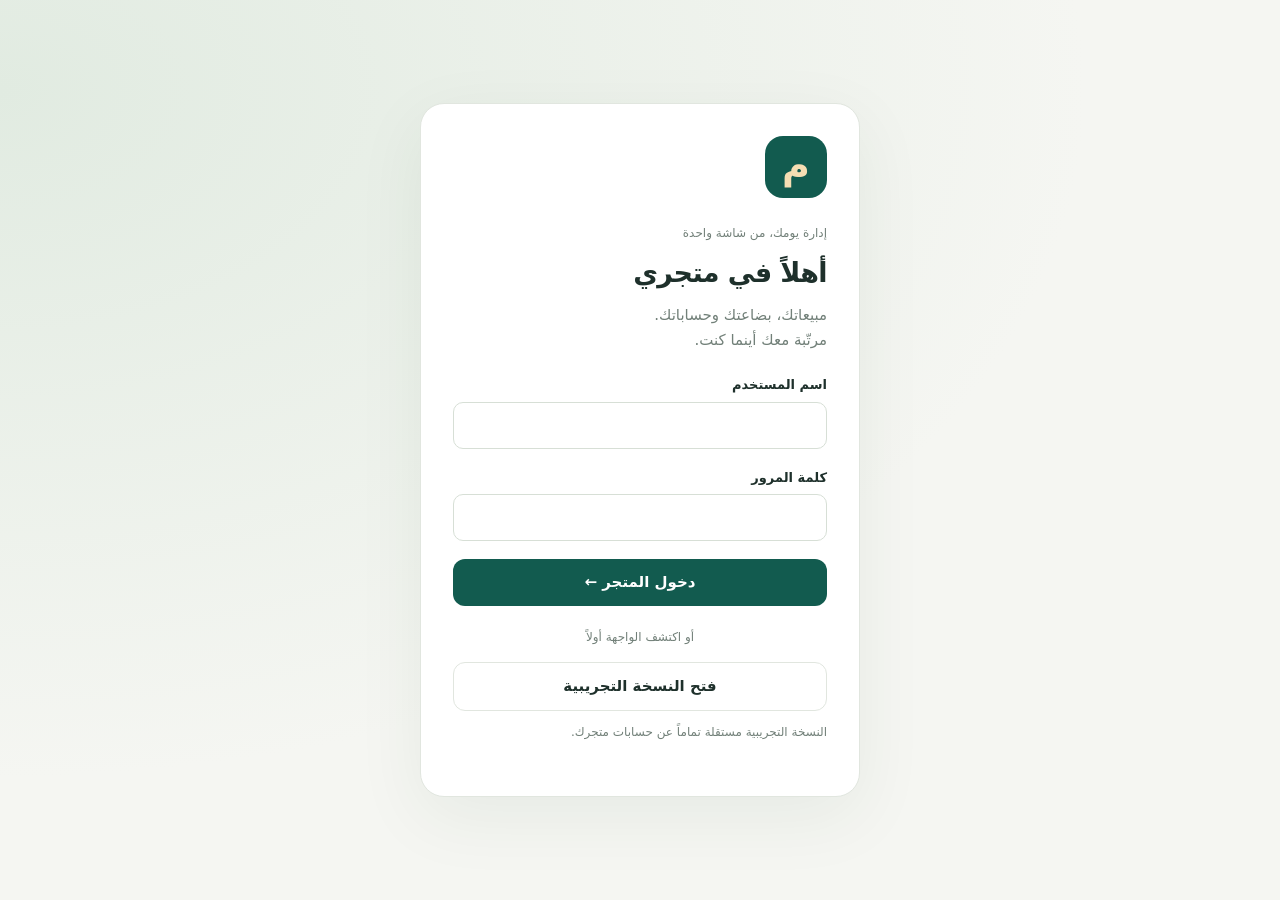
==== commit e7c5f11b: "Add weighted-cost profit reports, expense vouchers, and username login" ====
--- a/index.html
+++ b/index.html
@@ -3,11 +3,11 @@
 <meta charset="utf-8"><meta name="viewport" content="width=device-width,initial-scale=1,viewport-fit=cover">
 <meta name="theme-color" content="#125b4f"><meta name="referrer" content="no-referrer">
 <title>متجري | إدارة السوبر ماركت</title>
-<link rel="icon" href="icon.svg" type="image/svg+xml"><link rel="manifest" href="manifest.webmanifest"><link rel="stylesheet" href="style.css">
-<script src="config.js?v=d154b797" defer></script><script src="engine.js" defer></script><script src="app.js" defer></script>
+<link rel="icon" href="icon.svg" type="image/svg+xml"><link rel="manifest" href="manifest.webmanifest"><link rel="stylesheet" href="style.css?v=20261010-profit2">
+<script src="config.js?v=d154b797" defer></script><script src="engine.js?v=20261010-profit2" defer></script><script src="app.js?v=20261010-profit2" defer></script>
 </head><body>
 <section id="gate" class="gate"><div class="login-card"><div class="brand-mark">م</div><span class="eyebrow">إدارة يومك، من شاشة واحدة</span><h1>أهلاً في متجري</h1><p>مبيعاتك، بضاعتك وحساباتك.<br>مرتّبة معك أينما كنت.</p>
-<form id="login-form"><label>رابط الربط مع Google <input id="script-url" type="url" dir="ltr" placeholder="https://script.google.com/macros/s/…/exec" required></label><label>كلمة المرور<input id="password" type="password" autocomplete="current-password" required minlength="16"></label><button class="primary full" id="login-btn">دخول المتجر ←</button></form>
+<form id="login-form"><label>اسم المستخدم<input id="username" name="username" type="text" dir="ltr" lang="en" autocomplete="username" autocapitalize="none" spellcheck="false" required maxlength="80"></label><label>كلمة المرور<input id="password" type="password" autocomplete="current-password" required minlength="16"></label><button class="primary full" id="login-btn">دخول المتجر ←</button></form>
 <div class="divider">أو اكتشف الواجهة أولاً</div><button id="demo-btn" class="secondary full">فتح النسخة التجريبية</button><p class="fine">النسخة التجريبية مستقلة تماماً عن حسابات متجرك.</p><p id="login-status" role="status"></p></div></section>
 <div id="shell" hidden><aside class="sidebar"><a href="#home" class="brand"><span class="brand-mark small">م</span><span>متجري<small>نظام السوبر ماركت</small></span></a><nav id="desktop-nav"></nav><div class="side-foot"><span class="currency">ل.س</span> العملة: ليرة سورية<small>مساحة عمل مبسطة لمتجرك</small></div></aside>
 <div class="workspace"><header class="topbar"><div><span class="eyebrow" id="today"></span><h1 id="page-title">نظرة عامة</h1></div><div class="header-actions"><span id="connection" class="badge">متصل</span><button id="refresh-btn" class="icon-btn" title="تحديث البيانات" aria-label="تحديث البيانات">↻</button></div></header><div id="demo-banner" class="notice" hidden>وضع تجريبي · البيانات على هذا الجهاز فقط، ولا تسجّل في Google Sheets.</div><div id="pending-banner" class="notice" hidden></div><main id="main"></main></div><nav id="mobile-nav" class="mobile-nav"></nav></div>
--- a/style.css
+++ b/style.css
@@ -6,3 +6,7 @@
 @media(max-width:760px){.hero .amount{white-space:nowrap;font-family:Arial,sans-serif;font-size:29px}.hero .amount span{display:block;font-size:11px;line-height:1.8;letter-spacing:0}.stats{grid-template-columns:repeat(2,minmax(0,1fr))}.stats .card:first-child{grid-column:1/-1}.stat-value{white-space:nowrap;overflow-wrap:normal;font-family:Arial,sans-serif;font-size:23px}.stats .card:first-child .stat-top{font-size:12px}.stats .fine{font-size:10px}.stats .card{padding:14px}}
 
 @media(max-width:760px){.hero{flex-direction:column}.hero-actions{flex-direction:row;width:100%}.hero-actions button{flex:1}.hero .amount{font-size:28px}.stat-value{font-size:var(--money-size,23px)}}
+
+/* Profit report and extra mobile quick action. */
+.profit-stats{grid-template-columns:repeat(auto-fit,minmax(160px,1fr));margin:18px 0}.profit-stats .stat-value{font-size:22px;overflow-wrap:anywhere}.pill-tabs{flex-wrap:wrap}.quick-actions{grid-template-columns:repeat(auto-fit,minmax(130px,1fr))}
+@media(max-width:600px){.profit-stats{grid-template-columns:repeat(2,minmax(0,1fr))}.profit-stats .card:last-child{grid-column:1/-1}.profit-stats .stat-value{font-size:19px}.quick-actions{grid-template-columns:repeat(2,minmax(0,1fr))}}
